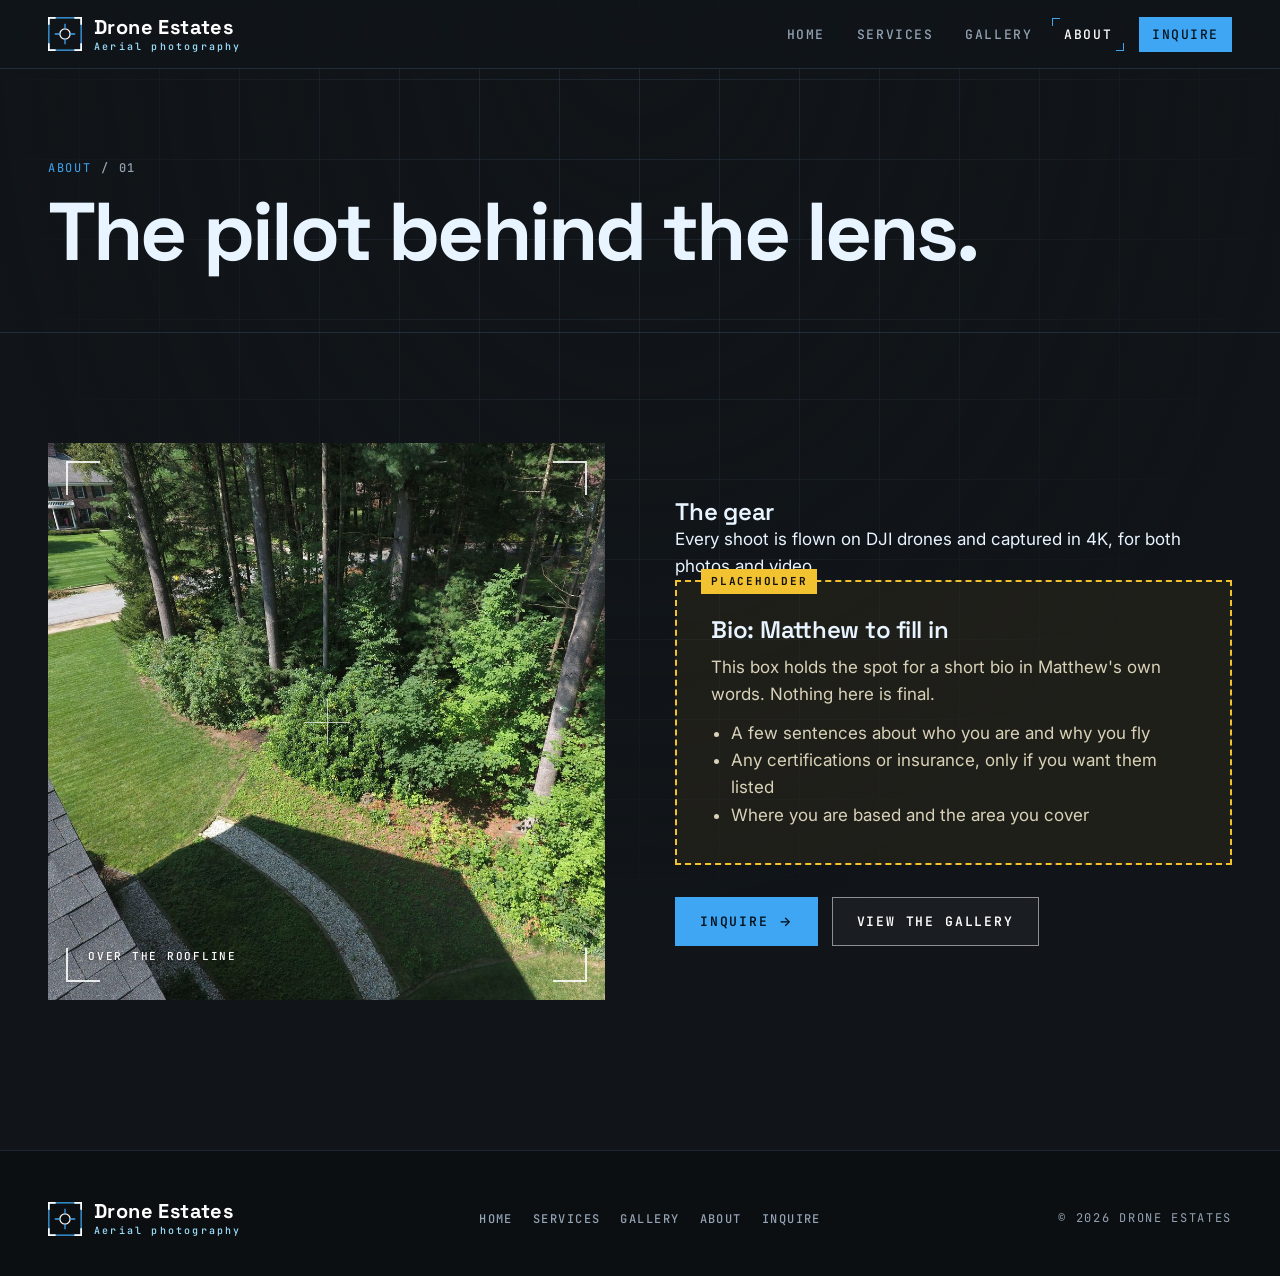
==== about.html @ 1590ba8f "Preview: droneestates inquiry form" ====
<!doctype html>
<html lang="en">
<head>
<meta name="robots" content="noindex">
<meta charset="utf-8">
<meta name="viewport" content="width=device-width, initial-scale=1">
<title>About | Drone Estates</title>
<meta name="description" content="About Drone Estates.">
<link rel="preconnect" href="https://fonts.googleapis.com">
<link rel="preconnect" href="https://fonts.gstatic.com" crossorigin>
<link href="https://fonts.googleapis.com/css2?family=Inter:wght@400;500;600&family=JetBrains+Mono:wght@500;600;700&family=Space+Grotesk:wght@500;600;700&display=swap" rel="stylesheet">
<link rel="stylesheet" href="css/style.css">
</head>
<body>
<header class="site-head"><div class="wrap">
<a class="brand" href="index.html"><svg viewBox="0 0 40 40" fill="none" aria-hidden="true"><rect x="1" y="1" width="38" height="38" stroke="#3ea6f2" stroke-width="1.5"/><path d="M1 9V1h8M31 1h8v8M39 31v8h-8M9 39H1v-8" stroke="#fff" stroke-width="2"/><circle cx="20" cy="20" r="6" stroke="#fff" stroke-width="1.5"/><path d="M20 8v6M20 26v6M8 20h6M26 20h6" stroke="#3ea6f2" stroke-width="1.5"/></svg><span>Drone Estates<small>Aerial photography</small></span></a>
<input type="checkbox" id="mt" class="menu-toggle"><label for="mt" class="menu-btn" aria-label="Menu"><span></span></label>
<nav class="nav"><a href="index.html">Home</a><a href="services.html">Services</a><a href="gallery.html">Gallery</a><a href="about.html" class="on">About</a><a href="inquire.html" class="cta">Inquire</a></nav>
</div></header>
<main>

<section class="page-hero"><div class="wrap">
<div class="eyebrow mono">About <b>/ 01</b></div>
<h1>The pilot behind the lens.</h1>
</div></section>
<section><div class="wrap split">
<div class="rv"><div class="vf"><img src="img/canopy.jpg" alt="View from above a roofline into tall trees" loading="lazy"><div class="thirds"></div><div class="brk"><i></i><i></i><i></i><i></i></div><div class="xh"></div><div class="hud bl mono"><span>Over the roofline</span></div></div></div>
<div class="rv">
<h3>The gear</h3>
<p>Every shoot is flown on DJI drones and captured in 4K, for both photos and video.</p>
<div class="placeholder"><span class="tag">PLACEHOLDER</span>
<h3>Bio: Matthew to fill in</h3>
<p>This box holds the spot for a short bio in Matthew's own words. Nothing here is final.</p>
<ul>
<li>A few sentences about who you are and why you fly</li>
<li>Any certifications or insurance, only if you want them listed</li>
<li>Where you are based and the area you cover</li>
</ul>
</div>
<div class="btns"><a class="btn" href="inquire.html">Inquire <span class="arr">&rarr;</span></a><a class="btn ghost" href="gallery.html">View the gallery</a></div>
</div>
</div></section>

</main>
<footer class="site-foot"><div class="wrap">
<a class="brand" href="index.html"><svg viewBox="0 0 40 40" fill="none" aria-hidden="true"><rect x="1" y="1" width="38" height="38" stroke="#3ea6f2" stroke-width="1.5"/><path d="M1 9V1h8M31 1h8v8M39 31v8h-8M9 39H1v-8" stroke="#fff" stroke-width="2"/><circle cx="20" cy="20" r="6" stroke="#fff" stroke-width="1.5"/><path d="M20 8v6M20 26v6M8 20h6M26 20h6" stroke="#3ea6f2" stroke-width="1.5"/></svg><span>Drone Estates<small>Aerial photography</small></span></a>
<nav><a href="index.html">Home</a><a href="services.html">Services</a><a href="gallery.html">Gallery</a><a href="about.html">About</a><a href="inquire.html">Inquire</a></nav>
<span class="mono">&copy; 2026 Drone Estates</span>
</div></footer>
<script>
const io=new IntersectionObserver(es=>es.forEach(e=>{if(e.isIntersecting){e.target.classList.add('in');io.unobserve(e.target)}}),{threshold:.12});
document.querySelectorAll('.rv').forEach(el=>io.observe(el));
</script>
</body>
</html>
---- css/style.css ----
:root{
  --char:#111519; --char-2:#171c22; --char-3:#1f262e; --line:rgba(140,200,255,.14);
  --sky:#3ea6f2; --sky-2:#7cc8ff; --sky-deep:#0b4f80; --ice:#e8f4ff; --mute:#94a3b3;
  --hud:#9fe0ff; --rec:#ff4d4d;
  --sans:'Inter',system-ui,-apple-system,Segoe UI,Roboto,sans-serif;
  --disp:'Space Grotesk','Inter',system-ui,sans-serif;
  --mono:'JetBrains Mono',ui-monospace,SFMono-Regular,Menlo,monospace;
  --max:1240px;
}
*{box-sizing:border-box;margin:0;padding:0}
html{scroll-behavior:smooth}
body{background:var(--char);color:var(--ice);font-family:var(--sans);font-size:17px;line-height:1.6;-webkit-font-smoothing:antialiased;
  background-image:linear-gradient(var(--line) 1px,transparent 1px),linear-gradient(90deg,var(--line) 1px,transparent 1px);
  background-size:80px 80px;background-attachment:fixed;background-position:-1px -1px}
body::before{content:"";position:fixed;inset:0;background:radial-gradient(ellipse at 50% 0%,rgba(17,21,25,.2),var(--char) 75%);pointer-events:none;z-index:-1}
img{display:block;max-width:100%}
a{color:var(--sky-2);text-decoration:none}
a:hover{color:#fff}
.wrap{max-width:var(--max);margin:0 auto;padding:0 28px}
.mono{font-family:var(--mono);font-size:12px;letter-spacing:.14em;text-transform:uppercase}

/* preview banner */
.preview-banner{background:repeating-linear-gradient(45deg,#f2c230 0 14px,#e0b020 14px 28px);color:#111;text-align:center;font:600 13px/1.2 var(--mono);letter-spacing:.06em;padding:8px 12px;position:relative;z-index:60}

/* header */
.site-head{position:sticky;top:0;z-index:50;background:rgba(17,21,25,.82);backdrop-filter:blur(12px);-webkit-backdrop-filter:blur(12px);border-bottom:1px solid var(--line)}
.site-head .wrap{display:flex;align-items:center;justify-content:space-between;height:68px}
.brand{display:flex;align-items:center;gap:12px;color:#fff;font:700 20px/1 var(--disp);letter-spacing:.02em}
.brand svg{width:34px;height:34px}
.brand small{display:block;font:500 10px/1 var(--mono);letter-spacing:.22em;color:var(--hud);margin-top:5px}
.nav{display:flex;gap:6px;align-items:center}
.nav a{color:var(--mute);font:500 13px/1 var(--mono);letter-spacing:.12em;text-transform:uppercase;padding:10px 12px;border:1px solid transparent;position:relative}
.nav a:hover,.nav a.on{color:#fff}
.nav a.on::before,.nav a.on::after{content:"";position:absolute;width:7px;height:7px;border-color:var(--sky);border-style:solid}
.nav a.on::before{left:0;top:0;border-width:1px 0 0 1px}
.nav a.on::after{right:0;bottom:0;border-width:0 1px 1px 0}
.nav a.cta{color:#06121d;background:var(--sky);border-color:var(--sky);margin-left:8px}
.nav a.cta:hover{background:var(--sky-2)}
.menu-toggle{display:none}
.menu-btn{display:none;cursor:pointer;width:40px;height:40px;border:1px solid var(--line);align-items:center;justify-content:center}
.menu-btn span,.menu-btn span::before,.menu-btn span::after{display:block;width:18px;height:2px;background:#fff;position:relative}
.menu-btn span::before,.menu-btn span::after{content:"";position:absolute;left:0}
.menu-btn span::before{top:-6px}.menu-btn span::after{top:6px}

/* viewfinder frame */
.vf{position:relative;overflow:hidden}
.vf>img{width:100%;height:100%;object-fit:cover}
.vf .brk{position:absolute;inset:18px;pointer-events:none;z-index:2}
.vf .brk i{position:absolute;width:34px;height:34px;border:0 solid rgba(255,255,255,.85)}
.vf .brk i:nth-child(1){left:0;top:0;border-width:2px 0 0 2px}
.vf .brk i:nth-child(2){right:0;top:0;border-width:2px 2px 0 0}
.vf .brk i:nth-child(3){left:0;bottom:0;border-width:0 0 2px 2px}
.vf .brk i:nth-child(4){right:0;bottom:0;border-width:0 2px 2px 0}
.vf .xh{position:absolute;left:50%;top:50%;width:46px;height:46px;transform:translate(-50%,-50%);z-index:2;pointer-events:none;opacity:.75}
.vf .xh::before,.vf .xh::after{content:"";position:absolute;background:rgba(255,255,255,.9)}
.vf .xh::before{left:50%;top:0;bottom:0;width:1px}
.vf .xh::after{top:50%;left:0;right:0;height:1px}
.vf .thirds{position:absolute;inset:0;z-index:1;pointer-events:none;opacity:0;transition:opacity .35s;
  background:linear-gradient(90deg,transparent calc(33.33% - .5px),rgba(255,255,255,.35) calc(33.33% - .5px),rgba(255,255,255,.35) calc(33.33% + .5px),transparent calc(33.33% + .5px),transparent calc(66.66% - .5px),rgba(255,255,255,.35) calc(66.66% - .5px),rgba(255,255,255,.35) calc(66.66% + .5px),transparent calc(66.66% + .5px)),
  linear-gradient(180deg,transparent calc(33.33% - .5px),rgba(255,255,255,.35) calc(33.33% - .5px),rgba(255,255,255,.35) calc(33.33% + .5px),transparent calc(33.33% + .5px),transparent calc(66.66% - .5px),rgba(255,255,255,.35) calc(66.66% - .5px),rgba(255,255,255,.35) calc(66.66% + .5px),transparent calc(66.66% + .5px))}
.vf:hover .thirds{opacity:1}
.vf>img{transition:transform 1.2s cubic-bezier(.2,.7,.2,1)}
.vf:hover>img{transform:scale(1.035)}
.hud{position:absolute;z-index:3;font:500 11px/1 var(--mono);letter-spacing:.16em;text-transform:uppercase;color:#fff;text-shadow:0 1px 6px rgba(0,0,0,.6);display:flex;gap:14px;align-items:center}
.hud.tl{left:34px;top:32px}.hud.tr{right:34px;top:32px}.hud.bl{left:34px;bottom:32px}.hud.br{right:34px;bottom:32px}
.rec{display:inline-flex;align-items:center;gap:7px}
.rec::before{content:"";width:9px;height:9px;border-radius:50%;background:var(--rec);box-shadow:0 0 10px var(--rec);animation:blink 1.6s steps(2,start) infinite}
@keyframes blink{to{visibility:hidden}}

/* hero */
.hero{position:relative;height:calc(100vh - 68px - 31px);min-height:620px;max-height:980px}
.hero.vf>img{position:absolute;inset:0}
.hero::after{content:"";position:absolute;inset:0;z-index:1;background:linear-gradient(180deg,rgba(10,14,18,.35) 0%,rgba(10,14,18,.05) 35%,rgba(10,14,18,.25) 60%,rgba(10,14,18,.92) 100%)}
.hero .brk{inset:28px}
.hero .brk i{width:56px;height:56px}
.hero-copy{position:absolute;z-index:4;left:0;right:0;bottom:84px}
.hero-copy .kicker{color:var(--hud);margin-bottom:18px;display:flex;align-items:center;gap:12px}
.hero-copy .kicker::before{content:"";width:36px;height:1px;background:var(--hud)}
.hero h1{font:700 clamp(44px,7.2vw,104px)/.95 var(--disp);letter-spacing:-.035em;max-width:900px}
.hero h1 em{font-style:normal;color:transparent;-webkit-text-stroke:1.5px #fff}
.hero p.lead{max-width:560px;margin-top:22px;font-size:19px;color:#d6e4f0}
.btns{display:flex;flex-wrap:wrap;gap:14px;margin-top:32px}
.btn{display:inline-flex;align-items:center;gap:10px;font:600 13px/1 var(--mono);letter-spacing:.14em;text-transform:uppercase;padding:17px 24px;border:1px solid var(--sky);color:#06121d;background:var(--sky);transition:all .2s}
.btn:hover{background:var(--sky-2);border-color:var(--sky-2);color:#06121d}
.btn.ghost{background:rgba(255,255,255,.04);color:#fff;border-color:rgba(255,255,255,.5)}
.btn.ghost:hover{background:#fff;color:#06121d}
.btn .arr{font-family:var(--sans)}
.hero .scale{position:absolute;right:34px;top:50%;transform:translateY(-50%);z-index:3;height:220px;width:14px;
  background:repeating-linear-gradient(180deg,rgba(255,255,255,.8) 0 1px,transparent 1px 11px);opacity:.7}
.hero .scale::after{content:"";position:absolute;right:-8px;top:50%;border:6px solid transparent;border-right-color:var(--hud)}
.hero .scale-l{left:34px;right:auto}
.hero .scale-l::after{left:-8px;right:auto;border-right-color:transparent;border-left-color:var(--hud)}

/* sections */
section{padding:110px 0;position:relative}
.sec-head{display:flex;justify-content:space-between;align-items:end;gap:40px;margin-bottom:48px;flex-wrap:wrap}
.eyebrow{color:var(--sky);display:flex;gap:10px;align-items:center;margin-bottom:14px}
.eyebrow b{color:var(--mute);font-weight:500}
h2{font:700 clamp(34px,4.4vw,58px)/1.02 var(--disp);letter-spacing:-.03em}
h3{font:600 24px/1.15 var(--disp);letter-spacing:-.01em}
.sec-head p{max-width:440px;color:var(--mute)}
.page-hero{padding:90px 0 60px;border-bottom:1px solid var(--line)}
.page-hero h1{font:700 clamp(44px,6.4vw,88px)/.98 var(--disp);letter-spacing:-.035em}
.page-hero p{max-width:620px;color:var(--mute);margin-top:18px;font-size:19px}

/* strip of quick services */
.strip{display:grid;grid-template-columns:repeat(4,1fr);border:1px solid var(--line);background:rgba(17,21,25,.7)}
.strip a{padding:30px 26px;border-right:1px solid var(--line);color:var(--ice);transition:background .2s;position:relative}
.strip a:last-child{border-right:0}
.strip a:hover{background:var(--char-3)}
.strip .n{color:var(--sky);display:block;margin-bottom:26px}
.strip h3{font-size:20px;margin-bottom:6px}
.strip p{color:var(--mute);font-size:15px}
.strip a::after{content:"\2197";position:absolute;right:22px;top:24px;color:var(--mute);font-size:18px}

/* featured */
.feat{display:grid;grid-template-columns:1.35fr 1fr;gap:22px}
.feat .vf{aspect-ratio:4/3}
.feat .stack{display:grid;grid-template-rows:1fr 1fr;gap:22px}
.feat .stack .vf{aspect-ratio:auto}
.cap{position:absolute;z-index:3;left:0;right:0;bottom:0;padding:60px 30px 26px;background:linear-gradient(transparent,rgba(8,12,16,.85))}
.cap h3{margin-top:6px}
.cap .mono{color:var(--hud)}

/* split */
.split{display:grid;grid-template-columns:1fr 1fr;gap:70px;align-items:center}
.split .vf{aspect-ratio:1/1}
.checks{list-style:none;margin-top:26px;border-top:1px solid var(--line)}
.checks li{padding:16px 0 16px 34px;border-bottom:1px solid var(--line);position:relative;color:#cfdbe6}
.checks li::before{content:"";position:absolute;left:4px;top:23px;width:12px;height:12px;border:1px solid var(--sky)}
.checks li::after{content:"";position:absolute;left:9px;top:28px;width:2px;height:2px;background:var(--sky)}

/* cta band */
.band{position:relative;padding:0}
.band .vf{height:520px}
.band .vf::after{content:"";position:absolute;inset:0;background:linear-gradient(90deg,rgba(10,14,18,.92) 0%,rgba(10,14,18,.55) 55%,rgba(10,14,18,.15) 100%);z-index:1}
.band .inner{position:absolute;inset:0;z-index:4;display:flex;align-items:center}
.band h2{max-width:620px}
.band p{max-width:500px;color:#cfdbe6;margin-top:16px}

/* services cards */
.cards{display:grid;grid-template-columns:repeat(2,1fr);gap:24px}
.card{background:var(--char-2);border:1px solid var(--line);display:flex;flex-direction:column;transition:border-color .25s,transform .25s}
.card:hover{border-color:rgba(62,166,242,.55);transform:translateY(-3px)}
.card .vf{aspect-ratio:16/10}
.card .body{padding:30px 30px 34px}
.card .num{color:var(--sky);margin-bottom:14px;display:block}
.card h3{font-size:28px;margin-bottom:10px}
.card p{color:var(--mute)}
.card ul{list-style:none;margin-top:18px;display:flex;flex-wrap:wrap;gap:8px}
.card li{font:500 11px/1 var(--mono);letter-spacing:.12em;text-transform:uppercase;padding:8px 10px;border:1px solid var(--line);color:#c8d6e3}
.ph-note{display:inline-block;margin-top:10px;font:500 11px/1.4 var(--mono);letter-spacing:.08em;color:#f2c230}

.steps{display:grid;grid-template-columns:repeat(3,1fr);gap:0;border:1px solid var(--line);margin-top:10px}
.step{padding:34px 30px;border-right:1px solid var(--line);background:rgba(17,21,25,.7)}
.step:last-child{border-right:0}
.step .mono{color:var(--sky)}
.step h3{margin:18px 0 8px}
.step p{color:var(--mute);font-size:15px}

/* gallery */
.gallery{display:grid;grid-template-columns:repeat(6,1fr);grid-auto-rows:230px;gap:14px}
.gallery .vf{cursor:zoom-in;grid-column:span 2}
.gallery .vf.wide{grid-column:span 4;grid-row:span 2}
.gallery .vf.tall{grid-row:span 2}
.gallery .vf .brk{inset:12px}
.gallery .vf .brk i{width:20px;height:20px}
.gallery .vf .xh{width:28px;height:28px;opacity:0;transition:opacity .3s}
.gallery .vf:hover .xh{opacity:.8}
.gallery .hud.bl{left:22px;bottom:20px}
.lb{position:fixed;inset:0;z-index:100;background:rgba(6,9,12,.94);display:none;align-items:center;justify-content:center;padding:40px}
.lb.open{display:flex}
.lb img{max-height:86vh;max-width:92vw;border:1px solid var(--line)}
.lb .x{position:absolute;top:22px;right:26px;color:#fff;font:500 13px/1 var(--mono);letter-spacing:.14em;cursor:pointer;background:none;border:1px solid rgba(255,255,255,.4);padding:10px 14px}
.lb .lbcap{position:absolute;bottom:22px;left:0;right:0;text-align:center;color:var(--hud)}

/* placeholder box */
.placeholder{border:2px dashed #f2c230;background:rgba(242,194,48,.06);padding:34px;position:relative}
.placeholder .tag{position:absolute;top:-13px;left:24px;background:#f2c230;color:#111;font:700 11px/1 var(--mono);letter-spacing:.16em;padding:7px 10px}
.placeholder h3{margin-bottom:10px}
.placeholder p,.placeholder li{color:#d9d2b8}
.placeholder ul{margin:12px 0 0 20px}

/* form */
.form-grid{display:grid;grid-template-columns:1.3fr .8fr;gap:50px;align-items:start}
form.inq{background:var(--char-2);border:1px solid var(--line);padding:36px;position:relative}
.fields{display:grid;grid-template-columns:1fr 1fr;gap:18px}
.f{display:flex;flex-direction:column;gap:8px}
.f.full{grid-column:1/-1}
.f label{font:500 11px/1 var(--mono);letter-spacing:.16em;text-transform:uppercase;color:var(--mute)}
.f input,.f select,.f textarea{font:inherit;font-size:16px;color:var(--ice);background:var(--char);border:1px solid var(--line);padding:14px 14px;border-radius:0;outline:none}
.f textarea{min-height:140px;resize:vertical}
.f input:disabled,.f select:disabled,.f textarea:disabled{opacity:.6;cursor:not-allowed}
form.inq .btn[disabled]{opacity:.5;cursor:not-allowed;margin-top:24px}
.form-note{margin-bottom:24px;border-left:3px solid #f2c230;padding:12px 16px;background:rgba(242,194,48,.07);color:#e9dfb9;font-size:15px}
.side .vf{aspect-ratio:4/5;margin-bottom:24px}
.side .contact{border:1px solid var(--line);padding:24px;background:var(--char-2)}

/* footer */
.site-foot{border-top:1px solid var(--line);padding:50px 0 40px;margin-top:40px;background:rgba(12,15,18,.9)}
.site-foot .wrap{display:flex;justify-content:space-between;gap:30px;flex-wrap:wrap;align-items:center}
.site-foot .mono{color:var(--mute)}
.site-foot nav{display:flex;gap:20px;flex-wrap:wrap}
.site-foot nav a{color:var(--mute);font:500 12px/1 var(--mono);letter-spacing:.12em;text-transform:uppercase}
.site-foot nav a:hover{color:#fff}

/* reveal */
.rv{opacity:0;transform:translateY(24px);transition:opacity .8s ease,transform .8s ease}
.rv.in{opacity:1;transform:none}

@media (max-width:980px){
  .strip{grid-template-columns:1fr 1fr}
  .strip a:nth-child(2){border-right:0}
  .strip a:nth-child(-n+2){border-bottom:1px solid var(--line)}
  .feat,.split,.form-grid{grid-template-columns:1fr}
  .split{gap:40px}
  .cards{grid-template-columns:1fr}
  .steps{grid-template-columns:1fr}
  .step{border-right:0;border-bottom:1px solid var(--line)}
  .gallery{grid-template-columns:repeat(2,1fr);grid-auto-rows:200px}
  .gallery .vf,.gallery .vf.tall{grid-column:span 1;grid-row:span 1}
  .gallery .vf.wide{grid-column:span 2;grid-row:span 1}
}
@media (max-width:820px){
  .menu-btn{display:flex}
  .nav{position:absolute;top:68px;left:0;right:0;flex-direction:column;align-items:stretch;gap:0;background:var(--char);border-bottom:1px solid var(--line);display:none;padding:10px 20px 20px}
  .nav a{padding:16px 6px;border-bottom:1px solid var(--line)}
  .nav a.cta{margin:14px 0 0;text-align:center;justify-content:center}
  .menu-toggle:checked ~ .nav{display:flex}
}
@media (max-width:600px){
  body{font-size:16px}
  .wrap{padding:0 20px}
  section{padding:76px 0}
  .hero{height:auto;min-height:640px}
  .hero-copy{bottom:56px}
  .hero .brk{inset:14px}.hero .brk i{width:32px;height:32px}
  .hud.tl{left:26px;top:26px}.hud.tr{right:26px;top:26px}
  .hud.br,.hero .scale{display:none}
  .hero p.lead{font-size:17px}
  .strip{grid-template-columns:1fr}
  .strip a{border-right:0;border-bottom:1px solid var(--line)}
  .fields{grid-template-columns:1fr}
  form.inq{padding:24px}
  .band .vf{height:560px}
  .band .vf::after{background:linear-gradient(180deg,rgba(10,14,18,.5),rgba(10,14,18,.92))}
  .gallery{grid-template-columns:1fr;grid-auto-rows:240px}
  .gallery .vf.wide{grid-column:span 1}
  .card .body{padding:24px}
  .brand small{display:none}
}
@media (prefers-reduced-motion:reduce){.rv{opacity:1;transform:none;transition:none}.rec::before{animation:none}.vf>img{transition:none}}
/* refinements */
.hero::after{background:linear-gradient(90deg,rgba(10,14,18,.78) 0%,rgba(10,14,18,.45) 45%,rgba(10,14,18,0) 75%),linear-gradient(180deg,rgba(10,14,18,.45) 0%,rgba(10,14,18,0) 30%,rgba(10,14,18,.2) 60%,rgba(10,14,18,.9) 100%)}
.hero h1 em{-webkit-text-stroke:2px #fff;text-shadow:none}
.hero .hud.tl{left:52px;top:46px}.hero .hud.tr{right:52px;top:46px}.hero .hud.br{right:52px;bottom:46px}
.hero .xh{opacity:.5}
.band .inner .wrap{width:100%}
.band .xh{display:none}
.vf .hud.tl{left:40px;top:38px}.vf .hud.tr{right:40px;top:38px}.vf .hud.bl{left:40px;bottom:38px}
@media (max-width:600px){.hero .hud.tl{left:30px;top:30px}.hero .hud.tr{right:30px;top:30px}}
@media (max-width:600px){.hero .xh{display:none}}
.gallery .vf.pano{grid-column:1/-1;grid-row:span 1}
@media (max-width:980px){.gallery .vf.pano{grid-column:1/-1}}
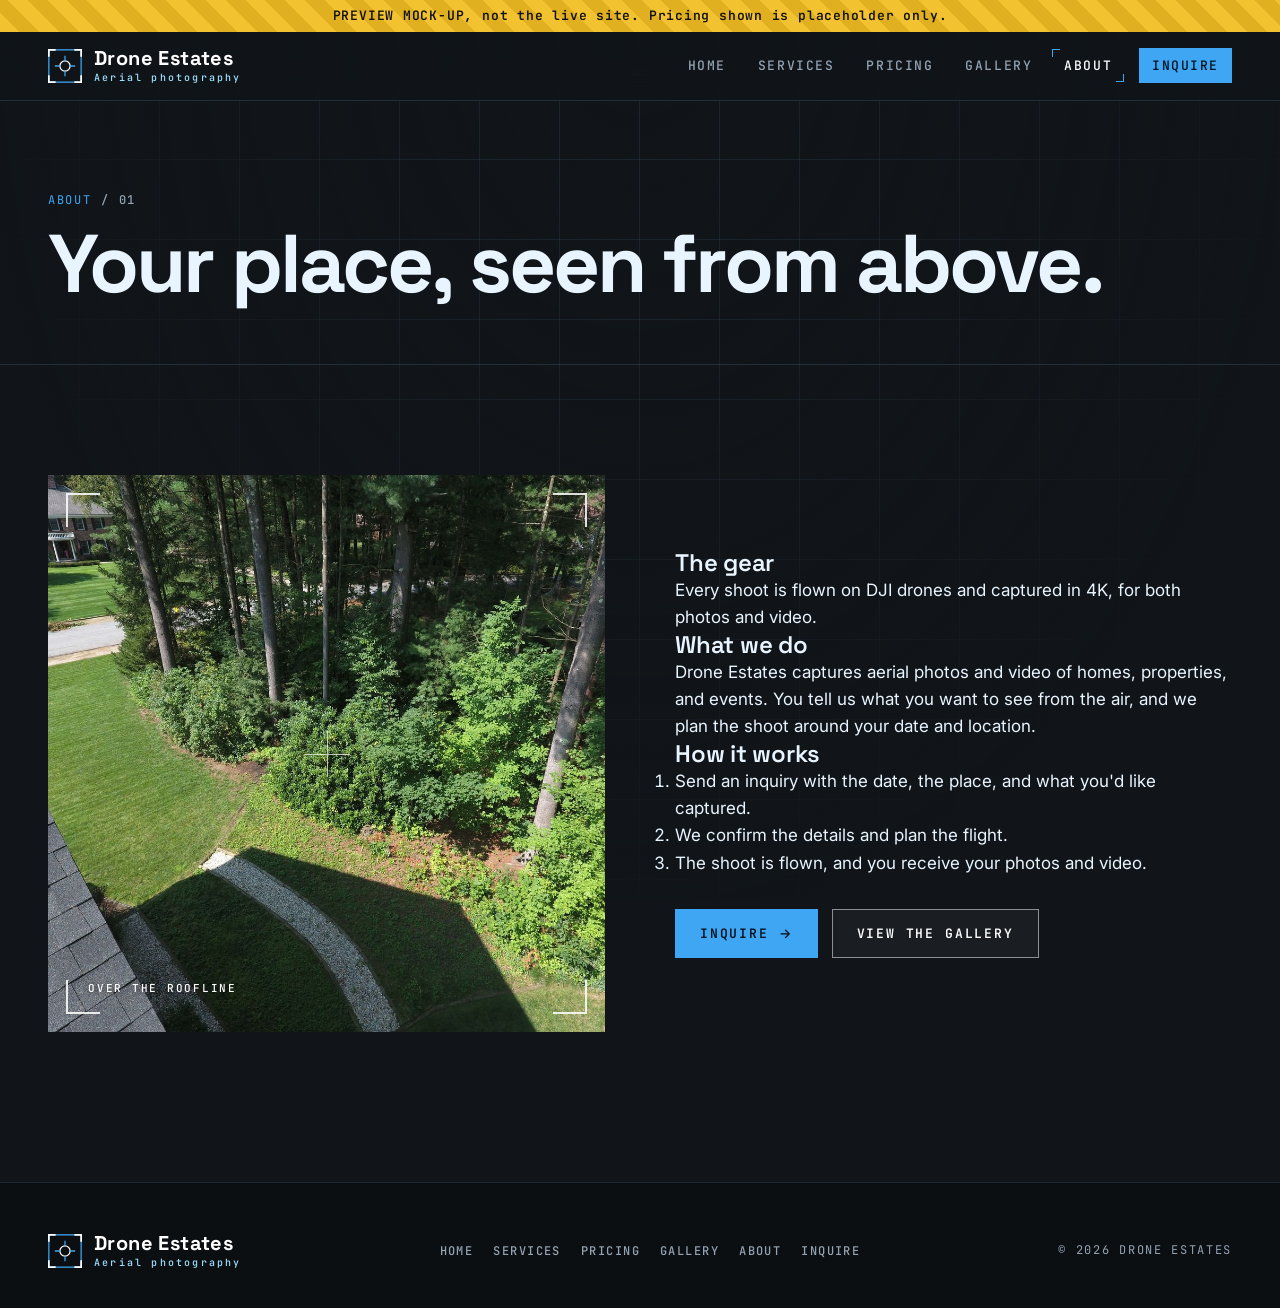
==== commit 84f57607: "Preview: sync with live site, add draft Pricing page, starting-at lines, home pricing teaser (placeh" ====
--- a/about.html
+++ b/about.html
@@ -1,42 +1,51 @@
 <!doctype html>
 <html lang="en">
 <head>
-<meta name="robots" content="noindex">
 <meta charset="utf-8">
 <meta name="viewport" content="width=device-width, initial-scale=1">
 <title>About | Drone Estates</title>
 <meta name="description" content="About Drone Estates.">
+<meta name="robots" content="noindex, nofollow">
 <link rel="preconnect" href="https://fonts.googleapis.com">
 <link rel="preconnect" href="https://fonts.gstatic.com" crossorigin>
 <link href="https://fonts.googleapis.com/css2?family=Inter:wght@400;500;600&family=JetBrains+Mono:wght@500;600;700&family=Space+Grotesk:wght@500;600;700&display=swap" rel="stylesheet">
 <link rel="stylesheet" href="css/style.css">
+<link rel="icon" href="favicon.svg" type="image/svg+xml">
+<link rel="icon" href="favicon.png" sizes="32x32">
+<link rel="apple-touch-icon" href="apple-touch-icon.png">
+<meta property="og:type" content="website">
+<meta property="og:site_name" content="Drone Estates">
+<meta property="og:title" content="About | Drone Estates">
+<meta property="og:description" content="About Drone Estates.">
+<meta property="og:image" content="https://droneestates.com/img/hero.jpg">
+<meta name="twitter:card" content="summary_large_image">
 </head>
 <body>
+<div class="preview-banner">PREVIEW MOCK-UP, not the live site. Pricing shown is placeholder only.</div>
 <header class="site-head"><div class="wrap">
 <a class="brand" href="index.html"><svg viewBox="0 0 40 40" fill="none" aria-hidden="true"><rect x="1" y="1" width="38" height="38" stroke="#3ea6f2" stroke-width="1.5"/><path d="M1 9V1h8M31 1h8v8M39 31v8h-8M9 39H1v-8" stroke="#fff" stroke-width="2"/><circle cx="20" cy="20" r="6" stroke="#fff" stroke-width="1.5"/><path d="M20 8v6M20 26v6M8 20h6M26 20h6" stroke="#3ea6f2" stroke-width="1.5"/></svg><span>Drone Estates<small>Aerial photography</small></span></a>
 <input type="checkbox" id="mt" class="menu-toggle"><label for="mt" class="menu-btn" aria-label="Menu"><span></span></label>
-<nav class="nav"><a href="index.html">Home</a><a href="services.html">Services</a><a href="gallery.html">Gallery</a><a href="about.html" class="on">About</a><a href="inquire.html" class="cta">Inquire</a></nav>
+<nav class="nav"><a href="index.html">Home</a><a href="services.html">Services</a><a href="pricing.html">Pricing</a><a href="gallery.html">Gallery</a><a href="about.html" class="on">About</a><a href="inquire.html" class="cta">Inquire</a></nav>
 </div></header>
 <main>
 
 <section class="page-hero"><div class="wrap">
 <div class="eyebrow mono">About <b>/ 01</b></div>
-<h1>The pilot behind the lens.</h1>
+<h1>Your place, seen from above.</h1>
 </div></section>
 <section><div class="wrap split">
 <div class="rv"><div class="vf"><img src="img/canopy.jpg" alt="View from above a roofline into tall trees" loading="lazy"><div class="thirds"></div><div class="brk"><i></i><i></i><i></i><i></i></div><div class="xh"></div><div class="hud bl mono"><span>Over the roofline</span></div></div></div>
 <div class="rv">
 <h3>The gear</h3>
 <p>Every shoot is flown on DJI drones and captured in 4K, for both photos and video.</p>
-<div class="placeholder"><span class="tag">PLACEHOLDER</span>
-<h3>Bio: Matthew to fill in</h3>
-<p>This box holds the spot for a short bio in Matthew's own words. Nothing here is final.</p>
-<ul>
-<li>A few sentences about who you are and why you fly</li>
-<li>Any certifications or insurance, only if you want them listed</li>
-<li>Where you are based and the area you cover</li>
-</ul>
-</div>
+<h3>What we do</h3>
+<p>Drone Estates captures aerial photos and video of homes, properties, and events. You tell us what you want to see from the air, and we plan the shoot around your date and location.</p>
+<h3>How it works</h3>
+<ol>
+<li>Send an inquiry with the date, the place, and what you'd like captured.</li>
+<li>We confirm the details and plan the flight.</li>
+<li>The shoot is flown, and you receive your photos and video.</li>
+</ol>
 <div class="btns"><a class="btn" href="inquire.html">Inquire <span class="arr">&rarr;</span></a><a class="btn ghost" href="gallery.html">View the gallery</a></div>
 </div>
 </div></section>
@@ -44,7 +53,7 @@
 </main>
 <footer class="site-foot"><div class="wrap">
 <a class="brand" href="index.html"><svg viewBox="0 0 40 40" fill="none" aria-hidden="true"><rect x="1" y="1" width="38" height="38" stroke="#3ea6f2" stroke-width="1.5"/><path d="M1 9V1h8M31 1h8v8M39 31v8h-8M9 39H1v-8" stroke="#fff" stroke-width="2"/><circle cx="20" cy="20" r="6" stroke="#fff" stroke-width="1.5"/><path d="M20 8v6M20 26v6M8 20h6M26 20h6" stroke="#3ea6f2" stroke-width="1.5"/></svg><span>Drone Estates<small>Aerial photography</small></span></a>
-<nav><a href="index.html">Home</a><a href="services.html">Services</a><a href="gallery.html">Gallery</a><a href="about.html">About</a><a href="inquire.html">Inquire</a></nav>
+<nav><a href="index.html">Home</a><a href="services.html">Services</a><a href="pricing.html">Pricing</a><a href="gallery.html">Gallery</a><a href="about.html">About</a><a href="inquire.html">Inquire</a></nav>
 <span class="mono">&copy; 2026 Drone Estates</span>
 </div></footer>
 <script>
--- a/css/style.css
+++ b/css/style.css
@@ -262,3 +262,35 @@
 @media (max-width:600px){.hero .xh{display:none}}
 .gallery .vf.pano{grid-column:1/-1;grid-row:span 1}
 @media (max-width:980px){.gallery .vf.pano{grid-column:1/-1}}
+
+/* pricing (preview draft) */
+.ph-inline{color:#f2c230;font-family:var(--mono);font-size:.9em;letter-spacing:.04em}
+.card .from{margin-top:16px;color:var(--ice);font-size:12px}
+.card .from a{margin-left:8px}
+.teaser{display:flex;justify-content:space-between;align-items:center;gap:40px;flex-wrap:wrap;border:1px solid var(--line);background:var(--char-2);padding:44px 40px}
+.teaser p{color:var(--mute);margin-top:16px;max-width:560px}
+.teaser .btns{margin-top:0}
+.tiers{display:grid;grid-template-columns:repeat(3,1fr);gap:24px}
+.tier{background:var(--char-2);border:1px solid var(--line);padding:34px 30px;position:relative;display:flex;flex-direction:column}
+.tier.feat{border-color:var(--sky)}
+.tier .badge{position:absolute;top:-12px;left:24px;background:var(--sky);color:#06121d;padding:6px 10px;font-size:10px}
+.tier .num{color:var(--sky);display:block;margin-bottom:14px}
+.tier h3{font-size:30px}
+.tier .range{font:700 26px/1.25 var(--disp);margin:16px 0 14px;padding-bottom:16px;border-bottom:1px solid var(--line)}
+.tier .range .ph-inline{font:500 12px/1 var(--mono)}
+.tier p{color:var(--mute)}
+.tier .checks{margin-top:18px;flex:1}
+.split-even{display:grid;grid-template-columns:1fr 1fr;gap:60px;align-items:start}
+.zones{width:100%;border-collapse:collapse;margin-top:28px;font-size:12px}
+.zones th,.zones td{text-align:left;padding:14px 12px;border-bottom:1px solid var(--line)}
+.zones th{color:var(--sky);font-weight:600}
+.zones td{color:#cfdbe6}
+.zones td:last-child{color:#f2c230}
+.radius{margin-top:22px;color:var(--ice)}
+.addons{list-style:none;margin-top:28px;border-top:1px solid var(--line)}
+.addons li{display:flex;justify-content:space-between;gap:20px;padding:16px 0;border-bottom:1px solid var(--line);color:#cfdbe6}
+.addons b{font:600 12px/1.6 var(--mono);color:#f2c230;white-space:nowrap}
+.quote-note{border:1px solid var(--line);border-left:3px solid var(--sky);background:var(--char-2);padding:38px 36px}
+.quote-note p{color:var(--mute);margin-top:12px;max-width:720px}
+@media (max-width:980px){.tiers,.split-even{grid-template-columns:1fr}.tiers{gap:30px}}
+@media (max-width:600px){.teaser,.quote-note{padding:28px 22px}.zones th,.zones td{padding:12px 6px}}
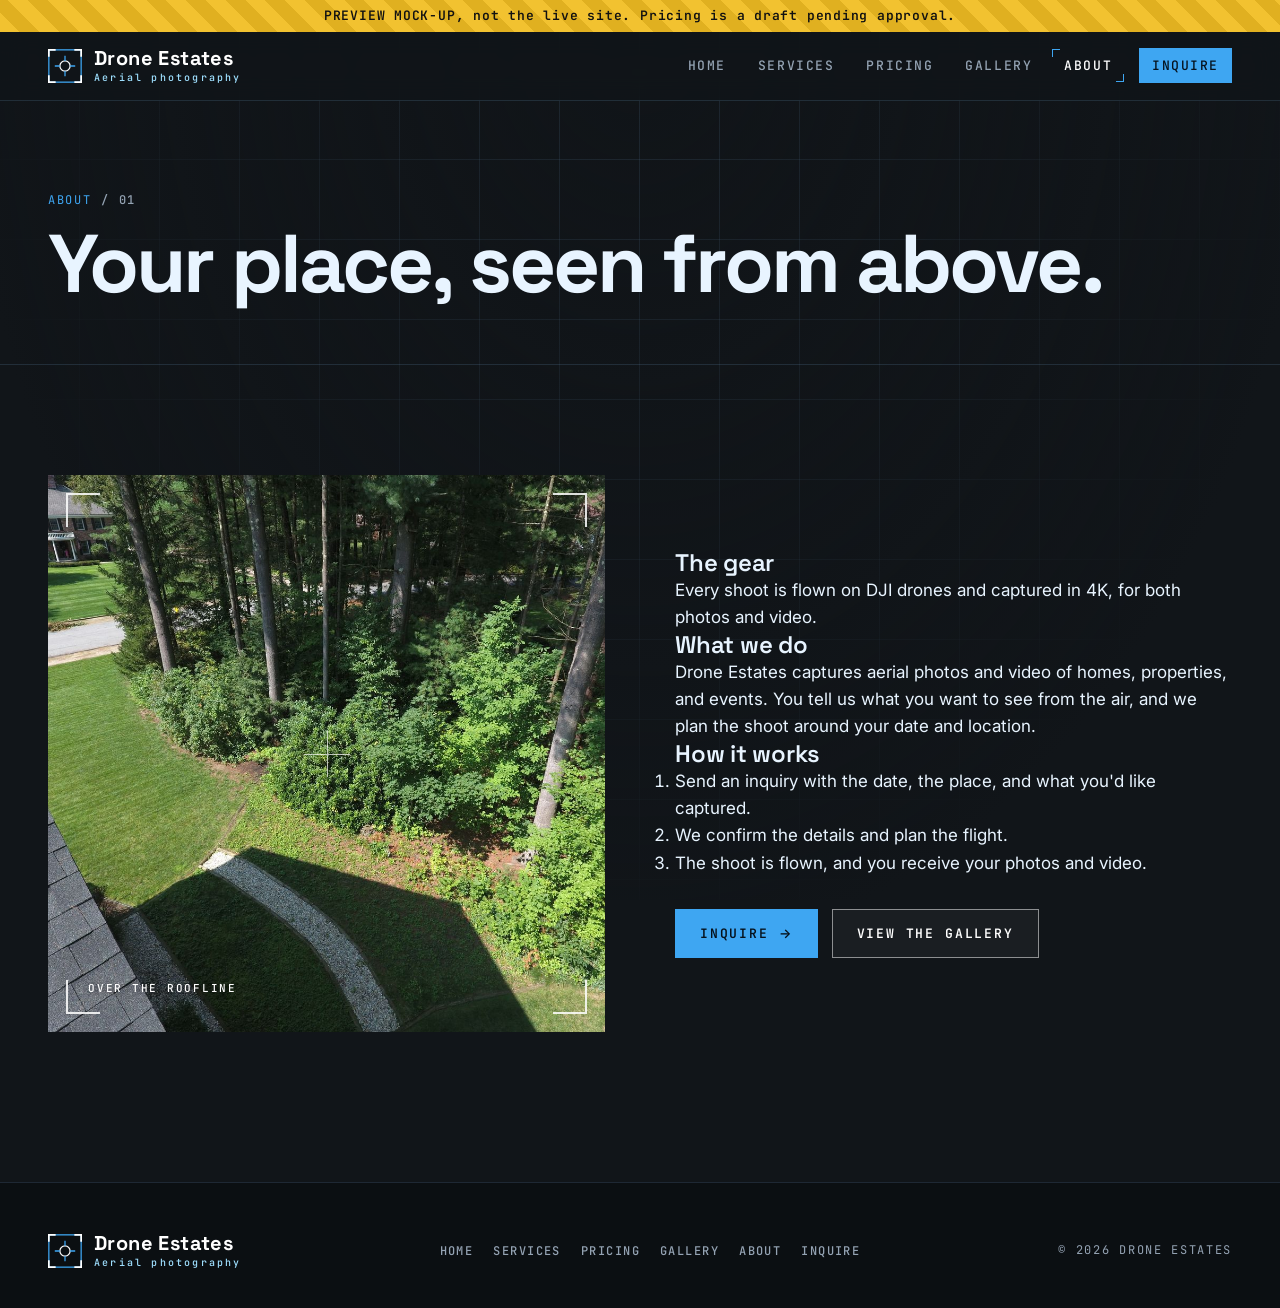
==== commit 4134d909: "Preview: Grant's draft pricing (tiers, travel zones, add-ons), starting-at lines, home pricing secti" ====
--- a/about.html
+++ b/about.html
@@ -21,7 +21,7 @@
 <meta name="twitter:card" content="summary_large_image">
 </head>
 <body>
-<div class="preview-banner">PREVIEW MOCK-UP, not the live site. Pricing shown is placeholder only.</div>
+<div class="preview-banner">PREVIEW MOCK-UP, not the live site. Pricing is a draft pending approval.</div>
 <header class="site-head"><div class="wrap">
 <a class="brand" href="index.html"><svg viewBox="0 0 40 40" fill="none" aria-hidden="true"><rect x="1" y="1" width="38" height="38" stroke="#3ea6f2" stroke-width="1.5"/><path d="M1 9V1h8M31 1h8v8M39 31v8h-8M9 39H1v-8" stroke="#fff" stroke-width="2"/><circle cx="20" cy="20" r="6" stroke="#fff" stroke-width="1.5"/><path d="M20 8v6M20 26v6M8 20h6M26 20h6" stroke="#3ea6f2" stroke-width="1.5"/></svg><span>Drone Estates<small>Aerial photography</small></span></a>
 <input type="checkbox" id="mt" class="menu-toggle"><label for="mt" class="menu-btn" aria-label="Menu"><span></span></label>
--- a/css/style.css
+++ b/css/style.css
@@ -273,7 +273,6 @@
 .tiers{display:grid;grid-template-columns:repeat(3,1fr);gap:24px}
 .tier{background:var(--char-2);border:1px solid var(--line);padding:34px 30px;position:relative;display:flex;flex-direction:column}
 .tier.feat{border-color:var(--sky)}
-.tier .badge{position:absolute;top:-12px;left:24px;background:var(--sky);color:#06121d;padding:6px 10px;font-size:10px}
 .tier .num{color:var(--sky);display:block;margin-bottom:14px}
 .tier h3{font-size:30px}
 .tier .range{font:700 26px/1.25 var(--disp);margin:16px 0 14px;padding-bottom:16px;border-bottom:1px solid var(--line)}
@@ -294,3 +293,16 @@
 .quote-note p{color:var(--mute);margin-top:12px;max-width:720px}
 @media (max-width:980px){.tiers,.split-even{grid-template-columns:1fr}.tiers{gap:30px}}
 @media (max-width:600px){.teaser,.quote-note{padding:28px 22px}.zones th,.zones td{padding:12px 6px}}
+.draft-badge{display:inline-block;margin-left:8px;background:#f2c230;color:#111;font:700 10px/1 var(--mono);letter-spacing:.14em;text-transform:uppercase;padding:6px 9px}
+.teaser{align-items:flex-end}
+.teaser-copy{max-width:640px}
+.teaser .checks li b,.addons .t{color:#fff;font-weight:600}
+.addons .t{display:block;font-family:var(--disp);font-size:18px;margin-bottom:4px}
+.addons li span{color:#cfdbe6}
+.addons b{text-align:right}
+.moves{margin-top:40px;border:1px solid var(--line);background:var(--char-2);padding:30px}
+.zones small{display:block;font:400 13px/1.4 var(--sans);color:var(--mute);margin-top:4px;letter-spacing:0;text-transform:none}
+.zones td{font-size:15px;vertical-align:top}
+.zones th{font-size:11px}
+.card .from{margin-top:16px;color:var(--ice);font-size:15px;border-top:1px solid var(--line);padding-top:14px}
+.quote-note .addons{margin-top:18px}
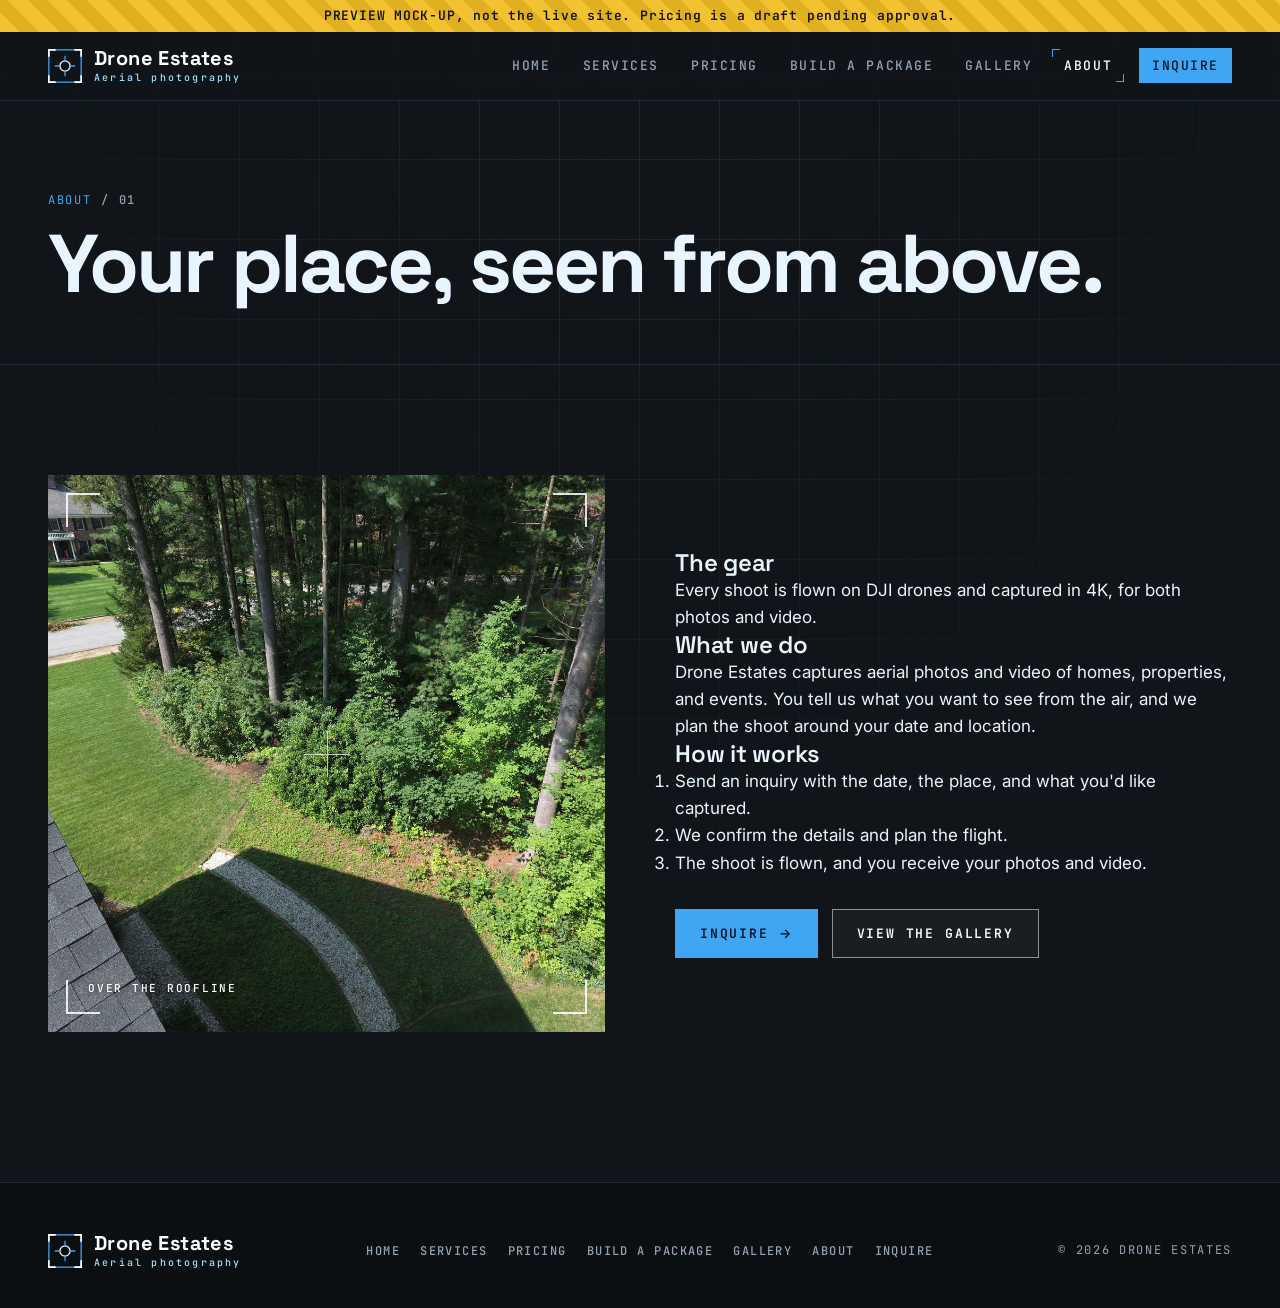
==== commit c354774b: "Preview: Schroon Lake in Zone 1 (no travel charge, footnote), Build a package page with live estimat" ====
--- a/about.html
+++ b/about.html
@@ -25,7 +25,7 @@
 <header class="site-head"><div class="wrap">
 <a class="brand" href="index.html"><svg viewBox="0 0 40 40" fill="none" aria-hidden="true"><rect x="1" y="1" width="38" height="38" stroke="#3ea6f2" stroke-width="1.5"/><path d="M1 9V1h8M31 1h8v8M39 31v8h-8M9 39H1v-8" stroke="#fff" stroke-width="2"/><circle cx="20" cy="20" r="6" stroke="#fff" stroke-width="1.5"/><path d="M20 8v6M20 26v6M8 20h6M26 20h6" stroke="#3ea6f2" stroke-width="1.5"/></svg><span>Drone Estates<small>Aerial photography</small></span></a>
 <input type="checkbox" id="mt" class="menu-toggle"><label for="mt" class="menu-btn" aria-label="Menu"><span></span></label>
-<nav class="nav"><a href="index.html">Home</a><a href="services.html">Services</a><a href="pricing.html">Pricing</a><a href="gallery.html">Gallery</a><a href="about.html" class="on">About</a><a href="inquire.html" class="cta">Inquire</a></nav>
+<nav class="nav"><a href="index.html">Home</a><a href="services.html">Services</a><a href="pricing.html">Pricing</a><a href="build.html">Build a package</a><a href="gallery.html">Gallery</a><a href="about.html" class="on">About</a><a href="inquire.html" class="cta">Inquire</a></nav>
 </div></header>
 <main>
 
@@ -53,7 +53,7 @@
 </main>
 <footer class="site-foot"><div class="wrap">
 <a class="brand" href="index.html"><svg viewBox="0 0 40 40" fill="none" aria-hidden="true"><rect x="1" y="1" width="38" height="38" stroke="#3ea6f2" stroke-width="1.5"/><path d="M1 9V1h8M31 1h8v8M39 31v8h-8M9 39H1v-8" stroke="#fff" stroke-width="2"/><circle cx="20" cy="20" r="6" stroke="#fff" stroke-width="1.5"/><path d="M20 8v6M20 26v6M8 20h6M26 20h6" stroke="#3ea6f2" stroke-width="1.5"/></svg><span>Drone Estates<small>Aerial photography</small></span></a>
-<nav><a href="index.html">Home</a><a href="services.html">Services</a><a href="pricing.html">Pricing</a><a href="gallery.html">Gallery</a><a href="about.html">About</a><a href="inquire.html">Inquire</a></nav>
+<nav><a href="index.html">Home</a><a href="services.html">Services</a><a href="pricing.html">Pricing</a><a href="build.html">Build a package</a><a href="gallery.html">Gallery</a><a href="about.html">About</a><a href="inquire.html">Inquire</a></nav>
 <span class="mono">&copy; 2026 Drone Estates</span>
 </div></footer>
 <script>
--- a/css/style.css
+++ b/css/style.css
@@ -288,7 +288,7 @@
 .radius{margin-top:22px;color:var(--ice)}
 .addons{list-style:none;margin-top:28px;border-top:1px solid var(--line)}
 .addons li{display:flex;justify-content:space-between;gap:20px;padding:16px 0;border-bottom:1px solid var(--line);color:#cfdbe6}
-.addons b{font:600 12px/1.6 var(--mono);color:#f2c230;white-space:nowrap}
+.addons>li>b{font:600 12px/1.6 var(--mono);color:#f2c230;white-space:nowrap}
 .quote-note{border:1px solid var(--line);border-left:3px solid var(--sky);background:var(--char-2);padding:38px 36px}
 .quote-note p{color:var(--mute);margin-top:12px;max-width:720px}
 @media (max-width:980px){.tiers,.split-even{grid-template-columns:1fr}.tiers{gap:30px}}
@@ -299,10 +299,32 @@
 .teaser .checks li b,.addons .t{color:#fff;font-weight:600}
 .addons .t{display:block;font-family:var(--disp);font-size:18px;margin-bottom:4px}
 .addons li span{color:#cfdbe6}
-.addons b{text-align:right}
+.addons>li>b{text-align:right}
+.addons .t{text-align:left}
 .moves{margin-top:40px;border:1px solid var(--line);background:var(--char-2);padding:30px}
 .zones small{display:block;font:400 13px/1.4 var(--sans);color:var(--mute);margin-top:4px;letter-spacing:0;text-transform:none}
 .zones td{font-size:15px;vertical-align:top}
 .zones th{font-size:11px}
 .card .from{margin-top:16px;color:var(--ice);font-size:15px;border-top:1px solid var(--line);padding-top:14px}
 .quote-note .addons{margin-top:18px}
+/* build a package */
+.build-grid{display:grid;grid-template-columns:1.6fr 1fr;gap:32px;align-items:start}
+.bh{margin:28px 0 14px}
+.bh:first-of-type{margin-top:0}
+.opts{display:grid;gap:10px}
+.opts.row3{grid-template-columns:repeat(3,1fr)}
+.opt{display:flex;align-items:center;gap:12px;padding:14px;border:1px solid var(--line);background:var(--char);cursor:pointer;color:#cfdbe6;font-size:15px}
+.opt span{flex:1}
+.opt span b{display:block;color:var(--ice)}
+.opt em{font-style:normal;font-family:var(--mono);color:#f2c230;font-size:13px;white-space:nowrap}
+.opt:has(input:checked){border-color:var(--sky)}
+.opt input[type=radio],.opt input[type=checkbox]{accent-color:var(--sky);width:18px;height:18px}
+.opt input[type=number]{width:72px;font:inherit;font-size:16px;color:var(--ice);background:var(--char-2);border:1px solid var(--line);padding:8px}
+.opt select{font:inherit;font-size:15px;color:var(--ice);background:var(--char-2);border:1px solid var(--line);padding:8px;max-width:50%}
+.fine{color:var(--mute);font-size:13px;margin-top:10px}
+.disclaim{margin:24px 0 8px;border-left:3px solid #f2c230;padding:12px 16px;background:rgba(242,194,48,.07);color:#e9dfb9;font-size:15px}
+.summary{position:sticky;top:90px;background:var(--char-2);border:1px solid var(--line);padding:28px}
+.summary .est{font:700 30px/1.2 var(--mono);color:var(--sky);margin-top:12px}
+.summary .addons{margin-top:18px;font-size:14px}
+.thanks{padding:40px 0 80px}
+@media (max-width:820px){.build-grid{grid-template-columns:minmax(0,1fr)}.build-grid>*{min-width:0}.opt em{white-space:normal}.summary{position:static;order:-1}.opts.row3{grid-template-columns:1fr}.opt{flex-wrap:wrap}.opt select{max-width:100%;width:100%}}
